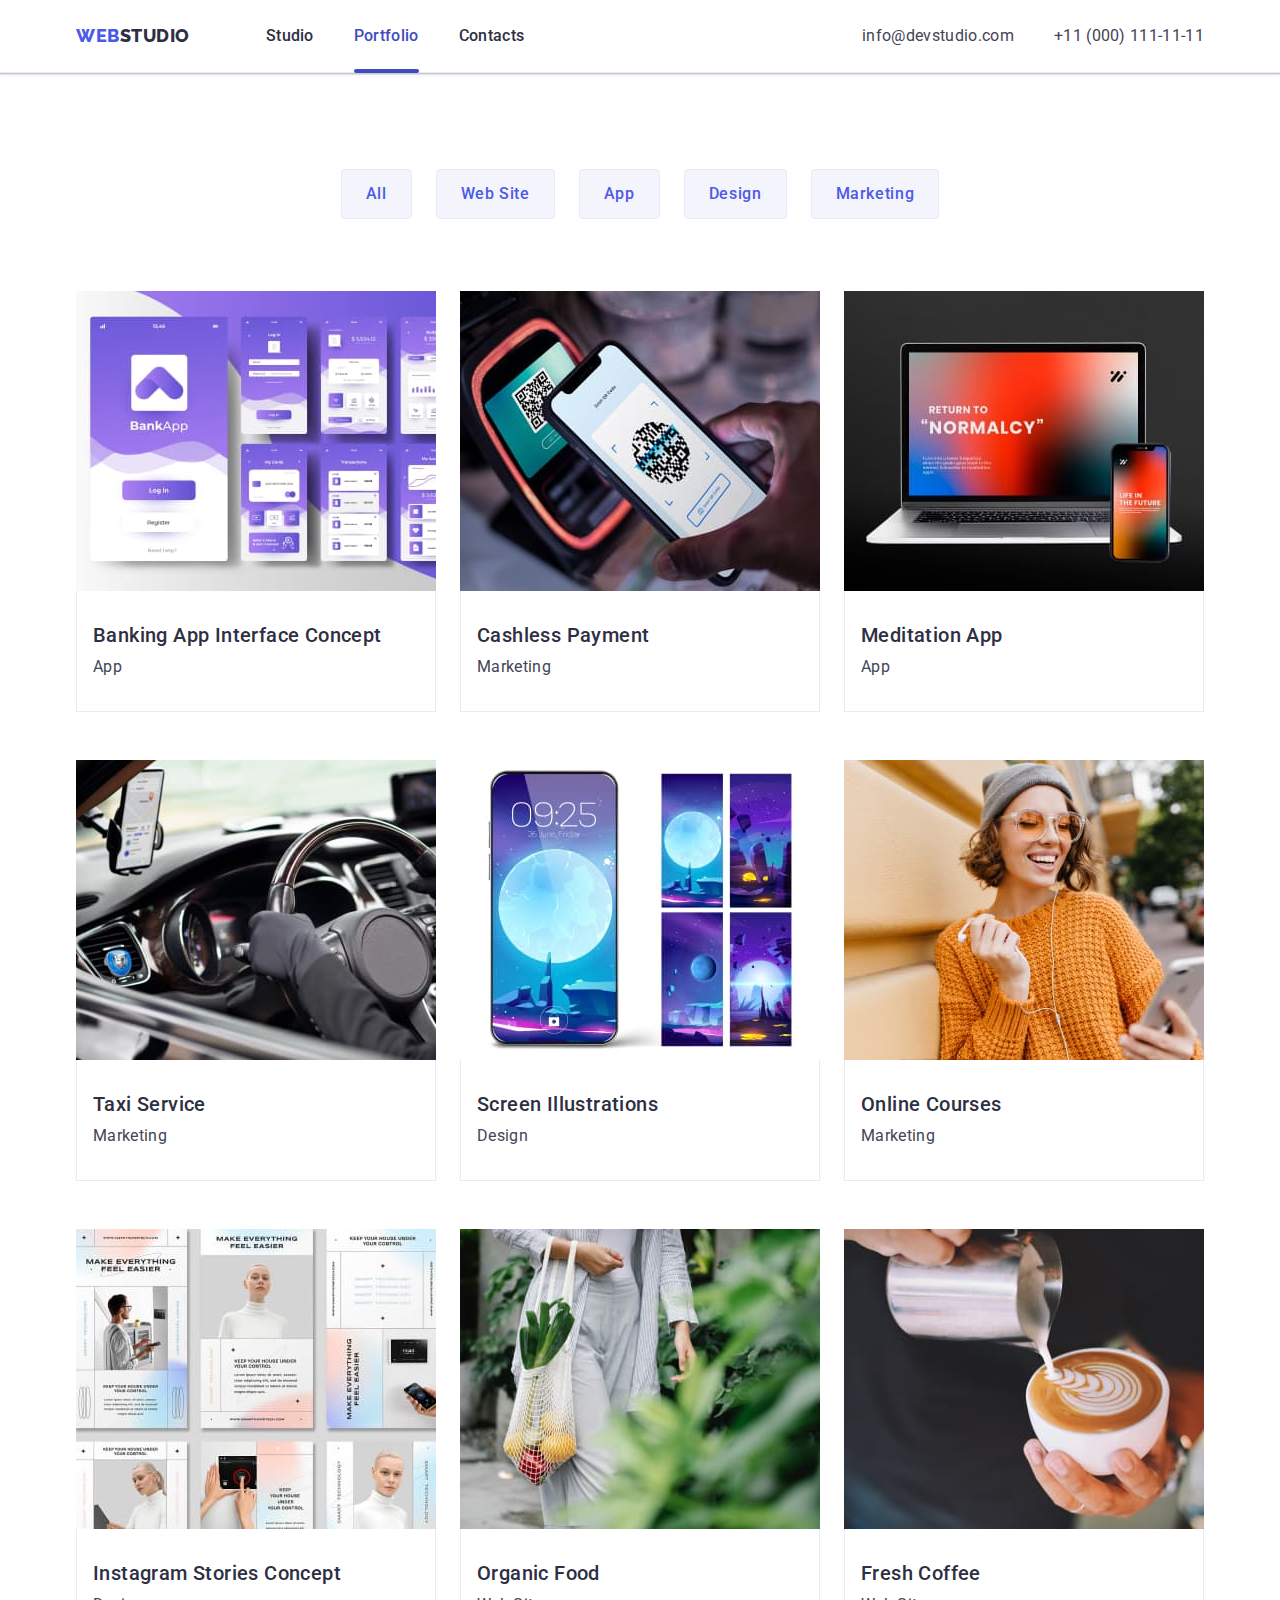
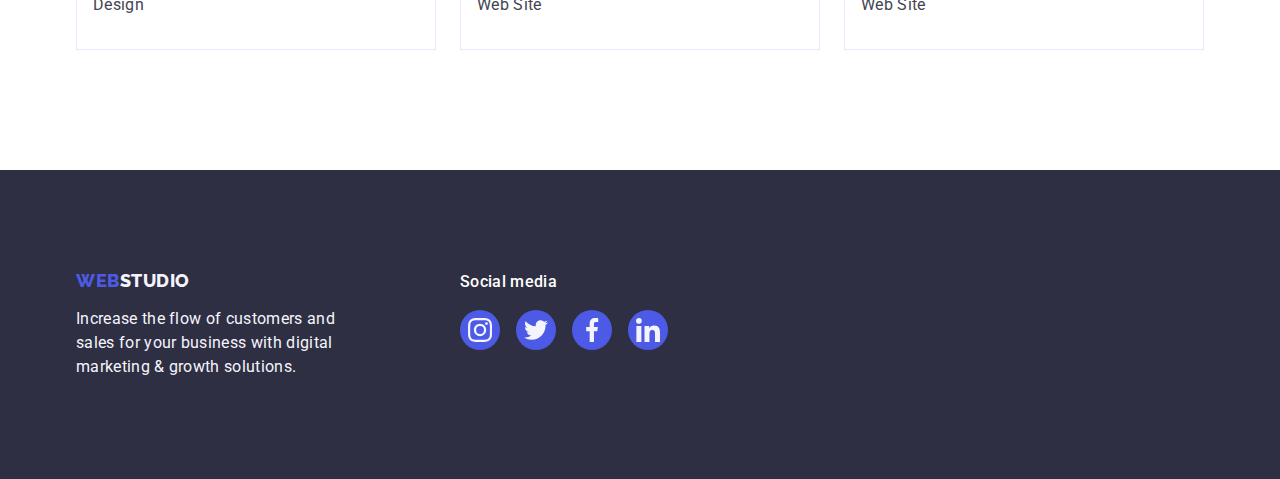
==== portfolio.html @ 502b4e2f "hw6-day1" ====
<!DOCTYPE html>
<html lang="en">
  <head>
    <meta charset="UTF-8" />
    <meta http-equiv="X-UA-Compatible" content="IE=edge" />
    <meta name="viewport" content="width=device-width, initial-scale=1.0" />
    <title>Portfolio</title>
    <link rel="preconnect" href="https://fonts.googleapis.com" />
    <link rel="preconnect" href="https://fonts.gstatic.com" />
    <link
      href="https://fonts.googleapis.com/css2?family=Raleway:wght@800&family=Roboto:wght@400;500;700;900&display=swap"
      rel="stylesheet"
    />
    <link
      rel="stylesheet"
      href="https://cdnjs.cloudflare.com/ajax/libs/modern-normalize/2.0.0/modern-normalize.min.css"
    />
    <link rel="stylesheet" href="./css/styles.css" />
  </head>
  <body>
    <!-- header -->
    <header class="header">
      <div class="container header-container">
        <nav class="header-navigation">
          <a href="./index.html" class="logo link">Web<span class="logo-color">Studio</span> </a>
          <ul class="site-nav list">
            <li class="site-list"><a href="./index.html" class="site-link link">Studio</a></li>
            <li class="site-list current-page">
              <a href="./portfolio.html" class="site-link current link">Portfolio</a>
            </li>
            <li class="site-list"><a href="" class="site-link link">Contacts</a></li>
          </ul>
        </nav>

        <!-- contacts -->
        <address class="adress">
          <ul class="adress-contacts list">
            <li>
              <a href="mailto:info@devstudio.com" class="adress-link link">info@devstudio.com</a>
            </li>
            <li><a href="tel:+110001111111" class="adress-link link">+11 (000) 111-11-11</a></li>
          </ul>
        </address>
      </div>
    </header>

    <!-- Main content -->
    <main>
      <section class="portfolio-main">
        <div class="container">
          <h1 hidden>Our works</h1>
          <ul class="button-list list">
            <li><button type="button" class="nav-buttom">All</button></li>
            <li><button type="button" class="nav-buttom">Web Site</button></li>
            <li><button type="button" class="nav-buttom">App</button></li>
            <li><button type="button" class="nav-buttom">Design</button></li>
            <li><button type="button" class="nav-buttom">Marketing</button></li>
          </ul>

          <ul class="portfolio-section-list list">
            <li class="portfolio-list">
              <a href="" class="link portfolio-link"
                ><div class="portfolio-list-wrapper">
                  <img
                    src="./images/bankapp.jpg"
                    alt="BankApp screenshout"
                    width="360"
                    height="300"
                  />
                  <p class="overlay">
                    14 Stylish and User-Friendly App Design Concepts · Task Manager App · Calorie
                    Tracker App · Exotic Fruit Ecommerce App · Cloud Storage App
                  </p>
                </div>
                <div class="name-works">
                  <h2 class="section-item">Banking App Interface Concept</h2>
                  <p class="section-text">App</p>
                </div>
              </a>
            </li>
            <li class="portfolio-list">
              <a href="" class="link portfolio-link">
                <div class="portfolio-list-wrapper">
                  <img src="./images/paypass.jpg" alt="Paypass phone" width="360" height="300" />

                  <p class="overlay">
                    14 Stylish and User-Friendly App Design Concepts · Task Manager App · Calorie
                    Tracker App · Exotic Fruit Ecommerce App · Cloud Storage App
                  </p>
                </div>
                <div class="name-works">
                  <h2 class="section-item">Cashless Payment</h2>
                  <p class="section-text">Marketing</p>
                </div></a
              >
            </li>
            <li class="portfolio-list">
              <a href="" class="link portfolio-link">
                <div class="portfolio-list-wrapper">
                  <img
                    src="./images/medapp.jpg"
                    alt="Notebook with phone"
                    width="360"
                    height="300"
                  />
                  <p class="overlay">
                    14 Stylish and User-Friendly App Design Concepts · Task Manager App · Calorie
                    Tracker App · Exotic Fruit Ecommerce App · Cloud Storage App
                  </p>
                </div>
                <div class="name-works">
                  <h2 class="section-item">Meditation App</h2>
                  <p class="section-text">App</p>
                </div></a
              >
            </li>
            <li class="portfolio-list">
              <a href="" class="link portfolio-link">
                <div class="portfolio-list-wrapper">
                  <img src="./images/car.jpg" alt="Car" width="360" height="300" />
                  <p class="overlay">
                    14 Stylish and User-Friendly App Design Concepts · Task Manager App · Calorie
                    Tracker App · Exotic Fruit Ecommerce App · Cloud Storage App
                  </p>
                </div>
                <div class="name-works">
                  <h2 class="section-item">Taxi Service</h2>
                  <p class="section-text">Marketing</p>
                </div>
              </a>
            </li>
            <li class="portfolio-list">
              <a href="" class="link portfolio-link">
                <div class="portfolio-list-wrapper">
                  <img src="./images/phone.jpg" alt="Mobile phone" width="360" height="300" />
                  <p class="overlay">
                    14 Stylish and User-Friendly App Design Concepts · Task Manager App · Calorie
                    Tracker App · Exotic Fruit Ecommerce App · Cloud Storage App
                  </p>
                </div>
                <div class="name-works">
                  <h2 class="section-item">Screen Illustrations</h2>
                  <p class="section-text">Design</p>
                </div></a
              >
            </li>
            <li class="portfolio-list">
              <a href="" class="link portfolio-link">
                <div class="portfolio-list-wrapper">
                  <img src="./images/orangegirl.jpg" alt="Orange girl" width="360" height="300" />
                  <p class="overlay">
                    14 Stylish and User-Friendly App Design Concepts · Task Manager App · Calorie
                    Tracker App · Exotic Fruit Ecommerce App · Cloud Storage App
                  </p>
                </div>
                <div class="name-works">
                  <h2 class="section-item">Online Courses</h2>
                  <p class="section-text">Marketing</p>
                </div>
              </a>
            </li>
            <li class="portfolio-list">
              <a href="" class="link portfolio-link">
                <div class="portfolio-list-wrapper">
                  <img
                    src="./images/insta.jpg"
                    alt="Instagram screenshout"
                    width="360"
                    height="300"
                  />
                  <p class="overlay">
                    14 Stylish and User-Friendly App Design Concepts · Task Manager App · Calorie
                    Tracker App · Exotic Fruit Ecommerce App · Cloud Storage App
                  </p>
                </div>
                <div class="name-works">
                  <h2 class="section-item">Instagram Stories Concept</h2>
                  <p class="section-text">Design</p>
                </div></a
              >
            </li>
            <li class="portfolio-list">
              <a href="" class="link portfolio-link">
                <div class="portfolio-list-wrapper">
                  <img src="./images/food.jpg" alt="Food" width="360" height="300" />
                  <p class="overlay">
                    14 Stylish and User-Friendly App Design Concepts · Task Manager App · Calorie
                    Tracker App · Exotic Fruit Ecommerce App · Cloud Storage App
                  </p>
                </div>
                <div class="name-works">
                  <h2 class="section-item">Organic Food</h2>
                  <p class="section-text">Web Site</p>
                </div></a
              >
            </li>
            <li class="portfolio-list">
              <a href="" class="link portfolio-link">
                <div class="portfolio-list-wrapper">
                  <img src="./images/coffe.jpg" alt="Cup of coffee" width="360" height="300" />
                  <p class="overlay">
                    14 Stylish and User-Friendly App Design Concepts · Task Manager App · Calorie
                    Tracker App · Exotic Fruit Ecommerce App · Cloud Storage App
                  </p>
                </div>
                <div class="name-works">
                  <h2 class="section-item">Fresh Coffee</h2>
                  <p class="section-text">Web Site</p>
                </div></a
              >
            </li>
          </ul>
        </div>
      </section>
    </main>

    <!-- Футер -->

    <footer class="footer">
      <div class="container footer-container">
        <div class="fotter-logo-box">
          <a href="./index.html" class="logo-footer link"
            >Web<span class="logo-footer-color">Studio</span>
          </a>
          <p class="footer-text">
            Increase the flow of customers and sales for your business with digital marketing &
            growth solutions.
          </p>
        </div>

        <!-- social list -->

        <div class="footer-soc">
          <p class="title-soc">Social media</p>
          <ul class="footer-soc-list list">
            <li class="footer-soc-item">
              <a
                href=""
                class="footer-soc-link link"
                target="_blank"
                rel="nooper noreferrer nofollow"
                ><svg class="footer-soc-icon" width="24" height="24">
                  <use href="./images/icons.svg#icon-instagram"></use>
                </svg>
              </a>
            </li>
            <li class="footer-soc-item">
              <a
                href=""
                class="footer-soc-link link"
                target="_blank"
                rel="nooper noreferrer nofollow"
              >
                <svg class="footer-soc-icon" width="24" height="24">
                  <use href="./images/icons.svg#icon-twitter"></use>
                </svg>
              </a>
            </li>
            <li class="footer-soc-item">
              <a
                href=""
                class="footer-soc-link link"
                target="_blank"
                rel="nooper noreferrer nofollow"
                ><svg class="footer-soc-icon" width="24" height="24">
                  <use href="./images/icons.svg#icon-facebook"></use>
                </svg>
              </a>
            </li>
            <li class="footer-soc-item">
              <a
                href=""
                class="footer-soc-link link"
                target="_blank"
                rel="nooper noreferrer nofollow"
              >
                <svg class="footer-soc-icon" width="24" height="24">
                  <use href="./images/icons.svg#icon-linkedin"></use>
                </svg>
              </a>
            </li>
          </ul>
        </div>
      </div>
    </footer>
  </body>
</html>
---- css/styles.css ----
/* h1 color: #FFFFFF; */
/* h3 color: #2E2F42; */
/* p color: #434455; */
/* h2 color: #2E2F42; */
/* другорядний колір фона #F4F4FD; */
/* колір логотипу веб #4D5AE5; */
/* gfdgfdfg */

:root {
  --primary-text-color: #2e2f42;
  --title-text-color: #434455;
  --accent-color: #404bbf;
  --primary-white-color: #ffffff;
}

body {
  background-color: #ffffff;
  color: #434455;
  font-family: 'Roboto', sans-serif;
}
p,
h1,
h2,
h3,
h4,
h4,
h6 {
  margin: 0;
}
ul,
ol {
  margin: 0;
  padding: 0;
}
img {
  display: block;
}

.list {
  list-style: none;
}

.link {
  text-decoration: none;
}

.visually-hidden {
  position: absolute;
  width: 1px;
  height: 1px;
  margin: -1px;
  border: 0;
  padding: 0;
  white-space: nowrap;
  clip-path: inset(100%);
  clip: rect(0 0 0 0);
  overflow: hidden;
}

/* Навігація */
.logo {
  font-family: 'Raleway', sans-serif;
  font-weight: 800;
  font-size: 18px;
  line-height: 1.17;
  letter-spacing: 0.03em;
  text-transform: uppercase;
  color: #4d5ae5;
}

.logo-color {
  color: var(--primary-text-color);
}

/* Header */

.header {
  border-bottom: 1px solid #e7e9fc;
  box-shadow: 0px 2px 1px rgba(46, 47, 66, 0.08), 0px 1px 1px rgba(46, 47, 66, 0.16),
    0px 1px 6px rgba(46, 47, 66, 0.08);
}

.header-container {
  display: flex;
  align-items: center;
}

.header-navigation {
  display: flex;
  align-items: center;
}

.site-nav {
  display: flex;
  gap: 40px;
}

.item {
  padding-top: 24px;
  padding-bottom: 24px;
}

.logo {
  margin-right: 76px;
}

/* .site-nav .link {
  color: var(--primary-text-color);
} */

.site-link {
  font-weight: 500;
  font-size: 16px;
  line-height: 1.5;
  letter-spacing: 0.02em;
  color: #2e2f42;
  padding-top: 24px;
  padding-bottom: 24px;
  display: block;
  transition-property: color;
  transition-duration: 250ms;
  transition-timing-function: cubic-bezier(0.4, 0, 0.2, 1);
  position: relative;
}

.site-link.link:hover,
.site-link.link:focus,
.site-link.current {
  color: var(--accent-color);
}

.site-link.current::after {
  content: '';
  position: absolute;
  left: 0;
  bottom: 0;
  bottom: -1px;
  width: 100%;
  height: 4px;
  border-radius: 2px;
  background-color: var(--accent-color);
}

/* контакти */

.adress {
  font-style: normal;
  margin-left: auto;
}
.adress-contacts {
  display: flex;
  gap: 40px;
}

.adress-link {
  font-size: 16px;
  line-height: 1.5;
  letter-spacing: 0.02em;
  color: #434455;
  display: block;
  transition-property: color;
  transition-duration: 250ms;
  transition-timing-function: cubic-bezier(0.4, 0, 0.2, 1);
}

.adress-contacts .link:hover,
.adress-contacts .link:focus {
  color: var(--accent-color);
}

/* hero секція 1 */
.hero {
  max-width: 1440px;
  height: 600px;
  left: 0px;
  top: 72px;
  background-color: var(--primary-text-color);
  margin: 0 auto;
  padding-top: 188px;
  padding-bottom: 188px;
  background-image: linear-gradient(rgba(46, 47, 66, 0.7), rgba(46, 47, 66, 0.7)),
    url(../images/people-office.jpg);
  background-repeat: no-repeat;
  background-position: center;
  background-size: cover;
}

.hero-tittle {
  font-size: 56px;
  line-height: 1.07;
  text-align: center;
  letter-spacing: 0.02em;
  color: var(--primary-white-color);
  margin-left: auto;
  margin-right: auto;
  max-width: 496px;
  padding-bottom: 48px;
}

/* контейнер */

.container {
  width: 1158px;
  padding-left: 15px;
  padding-right: 15px;
  margin: 0 auto;
  /* outline: 2px solid red; */
}

/* кнопка ордер */

.hero-button {
  font-weight: 500;
  font-size: 16px;
  line-height: 1.5;
  letter-spacing: 0.04em;
  color: var(--primary-white-color);
}

.btn {
  margin-left: auto;
  margin-right: auto;
  min-width: 169px;
  height: 56px;
  cursor: pointer;
  border-radius: 4px;
  display: block;
  border: none;
  color: var(--primary-white-color);
  background-color: #4d5ae5;

  transition-property: background-color;
  transition-duration: 250ms;
  transition-timing-function: cubic-bezier(0.4, 0, 0.2, 1);
}

.hero-button:hover,
.hero-button:focus {
  background-color: var(--accent-color);
}

/* секція 2 */
.section-advantage {
  padding-top: 120px;
  padding-bottom: 120px;
}
.section-title-list {
  display: flex;
  gap: 24px;
}

.container-svg {
  width: 264px;
  height: 112px;
  background: #f4f4fd;
  border-radius: 4px;
  margin-bottom: 8px;
  display: flex;
  align-items: center;
  justify-content: center;
}

/* .list-advantage::before {
  display: block;
  content: '';
  height: 112px;
  background-size: contain;
  background-repeat: no-repeat;
  background-position: center;
  background-color: #f4f4fd;
  border-radius: 4px;
} */

.list-advantage .title-item {
  font-weight: 500;
  font-size: 20px;
  line-height: 1.2;
  letter-spacing: 0.02em;
  text-align: center;
  color: var(--primary-text-color);
  margin-bottom: 8px;
  display: flex;
}

.title-text {
  width: 264px;
  font-size: 16px;
  line-height: 1.5;
  letter-spacing: 0.02em;
  color: var(--title-text-color);
  display: flex;
}

/* section 3 */
.section-comp {
  padding-bottom: 120px;
}

.section-title {
  font-size: 36px;
  line-height: 1.11;
  text-align: center;
  letter-spacing: 0.02em;
  color: var(--primary-text-color);
  margin-bottom: 72px;
}

.section-img-list {
  display: flex;
  gap: 24px;
}

.img-list-work {
  width: calc((100% - 48px) / 3);
}

/* section 4*/
.section-team {
  padding-top: 120px;
  padding-bottom: 120px;
  background-color: #f4f4fd;
}

.staf-team {
  padding-top: 32px;
}

.team-name {
  font-weight: 500;
  font-size: 20px;
  line-height: 1.2;
  text-align: center;
  letter-spacing: 0.02em;
  color: var(--primary-text-color);
  margin-bottom: 8px;
}

.team-text {
  font-size: 16px;
  line-height: 1.5;
  text-align: center;
  letter-spacing: 0.02em;
  color: var(--title-text-color);
  margin-bottom: 8px;
}

.title-team {
  display: flex;
  gap: 24px;
}

.team-list {
  background-color: var(--primary-white-color);
  box-shadow: 0px 1px 6px rgba(46, 47, 66, 0.08), 0px 1px 1px rgba(46, 47, 66, 0.16),
    0px 2px 1px rgba(46, 47, 66, 0.08);
  border-radius: 0px 0px 4px 4px;
}
.soc-team-title {
}

.team-soc-list {
  display: flex;
  justify-content: center;
  gap: 24px;
}

.team-soc-item {
  width: 40px;
  height: 40px;
  margin-bottom: 32px;
}

.team-soc-link {
  width: 100%;
  height: 100%;
  background-color: #4d5ae5;
  border-radius: 50%;
  display: flex;
  align-items: center;
  justify-content: center;

  transition-property: background-color;
  transition-duration: 250ms;
  transition-timing-function: cubic-bezier(0.4, 0, 0.2, 1);
}

.team-soc-link:hover,
.team-soc-link:focus {
  background-color: var(--accent-color);
}
.team-soc-icon {
  fill: #f4f4fd;
}
/* clients */

.clients {
  padding-top: 120px;
  padding-bottom: 120px;
}
.clients-title {
  font-size: 36px;
  line-height: 1.11;
  text-align: center;
  letter-spacing: 0.02em;
  color: var(--primary-text-color);
  margin-bottom: 72px;
}

.clients-list {
  display: flex;
  gap: 24px;
}

.clients-item {
  width: calc((100% - 120px) / 6);
  height: 88px;
}
.clients-link {
  width: 100%;
  height: 100%;
  border: 1px solid #8e8f99;
  border-radius: 4px;
  display: flex;
  align-items: center;
  justify-content: center;
  color: #8e8f99;

  transition: border-color 250ms cubic-bezier(0.4, 0, 0.2, 1),
    color 250ms cubic-bezier(0.4, 0, 0.2, 1);
}

.clients-link:hover,
.clients-link:focus {
  border-color: var(--accent-color);
  color: #404bbf;
}

.clients-link:hover .clients-icon {
  fill: var(--accent-color);
}
.clients-icon {
  fill: currentColor;
  transition: fill 250ms cubic-bezier(0.4, 0, 0.2, 1);
}

/* footer */
.footer {
  background-color: var(--primary-text-color);
  padding-top: 100px;
  padding-bottom: 100px;
}

.footer-container {
  display: flex;
  align-items: baseline;
}

.fotter-logo-box {
  margin-right: 120px;
}

.footer-text {
  max-width: 264px;
  font-size: 16px;
  line-height: 1.5;
  letter-spacing: 0.02em;
  color: #f4f4fd;
}

.logo-footer {
  font-family: 'Raleway', sans-serif;
  font-weight: 800;
  font-size: 18px;
  line-height: 1.17;
  letter-spacing: 0.03em;
  text-transform: uppercase;
  color: #4d5ae5;
  margin-bottom: 16px;
  display: inline-block;
}

.logo-footer-color {
  font-family: 'Raleway', sans-serif;
  font-weight: 800;
  font-size: 18px;
  line-height: 1.17;
  letter-spacing: 0.03em;
  text-transform: uppercase;
  color: #f4f4fd;
}

/* fotter social link */

.footer-soc {
}

.title-soc {
  font-family: 'Roboto', sans-serif;
  font-weight: 500;
  font-size: 16px;
  line-height: 1.5;
  letter-spacing: 0.02em;
  color: var(--primary-white-color);
  margin-bottom: 16px;
}
.footer-soc-list {
  display: flex;
  gap: 16px;
}

.footer-soc-item {
  width: 40px;
  height: 40px;
}
.footer-soc-link {
  width: 100%;
  height: 100%;
  background-color: #4d5ae5;
  border-radius: 50%;
  display: flex;
  align-items: center;
  justify-content: center;
  transition-property: background-color;
  transition-duration: 250ms;
  transition-timing-function: cubic-bezier(0.4, 0, 0.2, 1);
}

.footer-soc-link:hover,
.footer-soc-link:focus {
  background-color: #31d0aa;
}

.footer-soc-icon {
  fill: #f4f4fd;
}

/* portfolio */
.portfolio-main {
  padding-top: 96px;
  padding-bottom: 120px;
}
.nav-buttom {
  min-width: 69px;
  min-height: 48px;
  background-color: #f4f4fd;
  font-family: 'Roboto', sans-serif;
  font-weight: 500;
  font-size: 16px;
  line-height: 1.5;
  letter-spacing: 0.04em;
  color: #4d5ae5;
  cursor: pointer;
  border: 1px solid #e7e9fc;
  border-radius: 4px;
  padding-top: 24px;
  padding-bottom: 24px;
  padding: 12px 24px;
  transition: background-color 250ms cubic-bezier(0.4, 0, 0.2, 1),
    color 250ms cubic-bezier(0.4, 0, 0.2, 1), border-color 250ms cubic-bezier(0.4, 0, 0.2, 1),
    box-shadow 250ms cubic-bezier(0.4, 0, 0.2, 1);
}

.nav-buttom:hover,
.nav-buttom:focus {
  background-color: var(--accent-color);
  color: var(--primary-white-color);
  border: 1px solid transparent;
  box-shadow: 0px 3px 1px rgba(0, 0, 0, 0.1), 0px 2px 1px rgba(0, 0, 0, 0.08),
    0px 2px 2px rgba(0, 0, 0, 0.12);
}

.button-list {
  margin-left: auto;
  margin-right: auto;
  display: flex;
  gap: 24px;
  justify-content: center;
  margin-bottom: 72px;
}

.portfolio-section-list {
  display: flex;
  flex-wrap: wrap;
  gap: 48px 24px;
}

.portfolio-list {
  width: 360px;
  width: calc((100% - 48px) / 3);
}

.portfolio-link {
  display: block;
  transition-property: box-shadow;
  transition-duration: 250ms;
  transition-timing-function: cubic-bezier(0.4, 0, 0.2, 1);
}

.portfolio-link:hover,
.portfolio-link:focus {
  box-shadow: 0px 1px 6px rgba(46, 47, 66, 0.08), 0px 1px 1px rgba(46, 47, 66, 0.16),
    0px 2px 1px rgba(46, 47, 66, 0.08);
}

.portfolio-list-wrapper {
  position: relative;
  overflow: hidden;
}

/* overlay */

.overlay {
  position: absolute;
  left: 0;
  top: 0;
  width: 100%;
  height: 100%;
  transform: translate(0, 100%);
  font-size: 16px;
  line-height: 1.5;
  letter-spacing: 0.02em;
  color: #f4f4fd;
  background-color: #4d5ae5;
  padding: 40px 32px;
  transition: transform 250ms cubic-bezier(0.4, 0, 0.2, 1);
}

.portfolio-link:hover .overlay,
.portfolio-link:focus .overlay {
  transform: translate(0, 0);
}

.name-works {
  padding: 32px 16px;
  border: 1px solid #e7e9fc;
  border-top: none;
}
.section-item {
  font-style: normal;
  font-weight: 500;
  font-size: 20px;
  line-height: 1.2;
  letter-spacing: 0.02em;
  color: var(--primary-text-color);
  margin-bottom: 8px;
}
.section-text {
  font-style: normal;
  font-weight: 400;
  font-size: 16px;
  line-height: 1.5;
  letter-spacing: 0.02em;
  color: var(--title-text-color);
}

/* modal window */
.backdrop {
  position: fixed;
  top: 0;
  left: 0;
  z-index: 100;
  width: 100%;
  height: 100%;
  background-color: rgba(46, 47, 66, 0.4);
  transition: opacity 250ms cubic-bezier(0.4, 0, 0.2, 1),
    visibility 250ms cubic-bezier(0.4, 0, 0.2, 1);
}

.backdrop.is-hidden {
  opacity: 0;
  visibility: hidden;
  pointer-events: none;
}

.modal {
  position: absolute;
  top: 50%;
  left: 50%;
  transform: translate(-50%, -50%);
  width: 408px;
  min-height: 584px;
  background-color: #fcfcfc;
  box-shadow: 0px 1px 1px rgba(0, 0, 0, 0.14), 0px 1px 3px rgba(0, 0, 0, 0.12),
    0px 2px 1px rgba(0, 0, 0, 0.2);
  border-radius: 4px;
  transition: transform 250ms cubic-bezier(0.4, 0, 0.2, 1);
  padding: 24px;
}

.modal-close-btn {
  position: absolute;
  top: 24px;
  right: 24px;
  display: flex;
  justify-content: center;
  align-items: center;
  margin-bottom: 24px;
  cursor: pointer;
  width: 24px;
  height: 24px;
  border-radius: 50%;
  background-color: #e7e9fc;
  border: 1px solid rgba(0, 0, 0, 0.1);
  padding: 0;
  transition: background-color 250ms cubic-bezier(0.4, 0, 0.2, 1),
    border 250ms cubic-bezier(0.4, 0, 0.2, 1);
}

.modal-close-btn:hover,
.modal-close-btn:focus {
  background-color: var(--accent-color);
  border: none;
}

.close-icon {
  transition: fill 250ms cubic-bezier(0.4, 0, 0.2, 1);
}

.modal-close-btn:hover .close-icon,
.modal-close-btn:focus .close-icon {
  fill: var(--primary-white-color);
}

.is-hidden {
  visibility: none;
  opacity: 0;
  pointer-events: none;
}

.modal-titel {
  font-family: 'Roboto', sans-serif;
  font-style: normal;
  font-weight: 500;
  font-size: 16px;
  line-height: 1.5;
  text-align: center;
  letter-spacing: 0.02em;
  color: var(--primary-text-color);
  padding-top: 48px;
  margin-bottom: 16px;
}

.modal-input {
  width: 100%;
  height: 40px;
  border: 1px solid rgba(46, 47, 66, 0.4);
  border-radius: 4px;
}
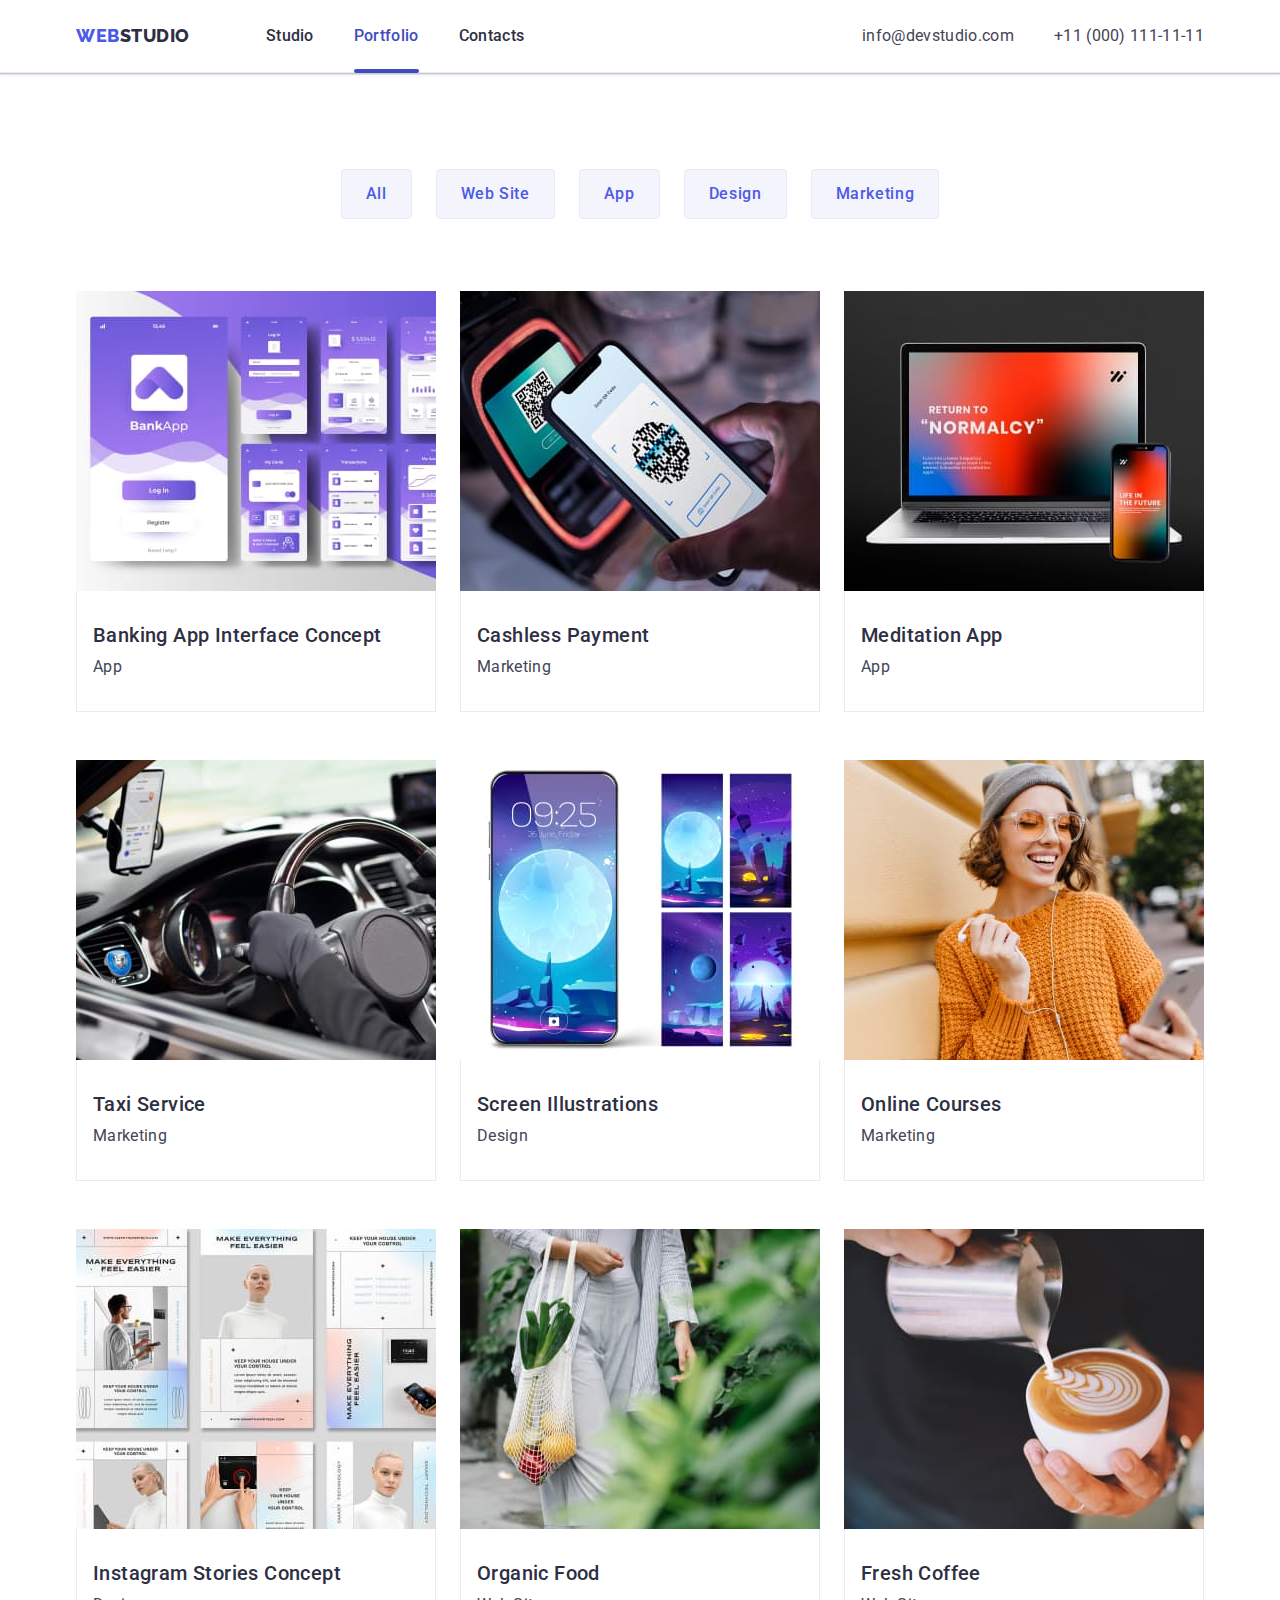
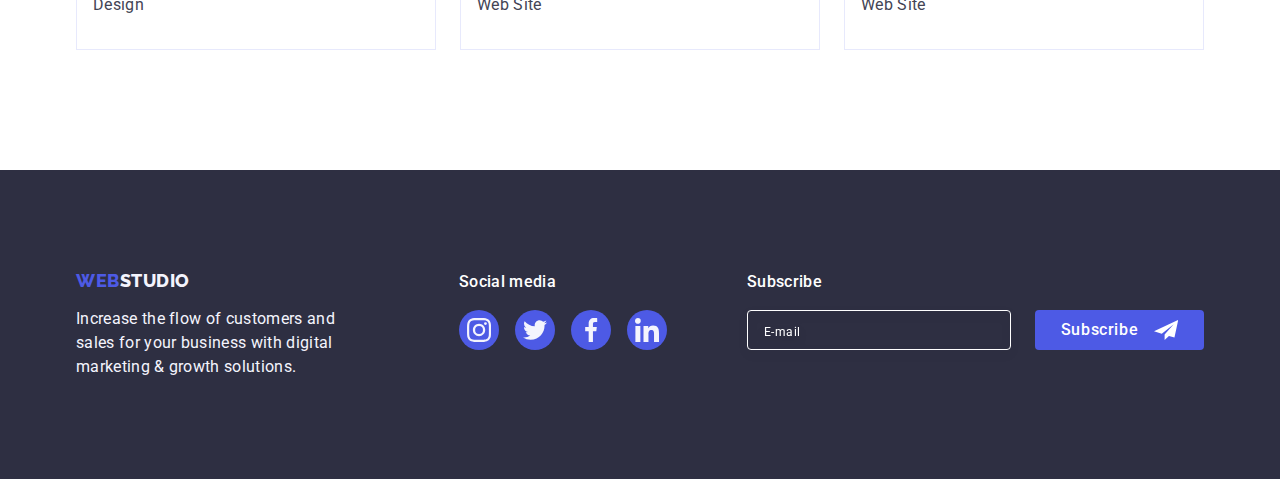
==== commit 79f3bb1f: "hw6-day2" ====
--- a/portfolio.html
+++ b/portfolio.html
@@ -281,6 +281,30 @@
             </li>
           </ul>
         </div>
+
+        <!-- Subscribe input -->
+
+        <div class="footer-sub">
+          <p class="item-subscribe">Subscribe</p>
+
+          <form class="footer-subscribe-form">
+            <div class="subscribe-list">
+              <input
+                type="text"
+                name="subscribe-email"
+                id="user-name"
+                class="subscribe-input"
+                placeholder="E-mail"
+              />
+              <button type="submit" class="subscribe-btn btn">
+                Subscribe
+                <svg class="subscribe-icon" width="24" height="24">
+                  <use href="./images/icons.svg#icon-icon-send"></use>
+                </svg>
+              </button>
+            </div>
+          </form>
+        </div>
       </div>
     </footer>
   </body>
--- a/css/styles.css
+++ b/css/styles.css
@@ -534,6 +534,79 @@
   fill: #f4f4fd;
 }
 
+/* Subscribe footer */
+
+.footer-sub {
+  margin-left: 80px;
+}
+
+.subscribe-list {
+  display: flex;
+  gap: 24px;
+  justify-content: center;
+  align-items: center;
+}
+
+.subscribe-input {
+  width: 264px;
+  height: 40px;
+  border: 1px solid #ffffff;
+  filter: drop-shadow(0px 4px 4px rgba(0, 0, 0, 0.15));
+  border-radius: 4px;
+  padding-left: 16px;
+  color: var(--primary-white-color);
+  background-color: transparent;
+}
+
+.subscribe-input::placeholder {
+  font-size: 12px;
+  line-height: 2;
+  display: flex;
+  align-items: center;
+  justify-content: center;
+  letter-spacing: 0.04em;
+  color: var(--primary-white-color);
+}
+
+.subscribe-btn {
+  width: 165px;
+  height: 40px;
+  background: #4d5ae5;
+  border-radius: 4px;
+  display: flex;
+  justify-content: center;
+  align-items: center;
+  font-weight: 500;
+  font-size: 16px;
+  line-height: 1.5;
+  letter-spacing: 0.04em;
+  color: var(--primary-white-color);
+  transition-property: background-color;
+  transition-duration: 250ms;
+  transition-timing-function: cubic-bezier(0.4, 0, 0.2, 1);
+}
+
+.subscribe-btn:hover,
+.subscribe-btn:focus {
+  background-color: #31d0aa;
+}
+
+.subscribe-icon {
+  fill: var(--primary-white-color);
+  margin-left: 16px;
+  justify-content: center;
+  align-items: center;
+}
+
+.item-subscribe {
+  font-weight: 500;
+  font-size: 16px;
+  line-height: 1.5;
+  letter-spacing: 0.02em;
+  color: var(--primary-white-color);
+  margin-bottom: 16px;
+}
+
 /* portfolio */
 .portfolio-main {
   padding-top: 96px;
@@ -740,9 +813,145 @@
   margin-bottom: 16px;
 }
 
+.modal-field {
+  margin-bottom: 8px;
+}
+.modal-field-coment {
+  margin-bottom: 16px;
+}
+
+.input-wrap {
+  position: relative;
+}
+
 .modal-input {
   width: 100%;
   height: 40px;
   border: 1px solid rgba(46, 47, 66, 0.4);
   border-radius: 4px;
-}
+  padding-left: 38px;
+  outline: transparent;
+  transition-duration: 250ms;
+  transition-timing-function: cubic-bezier(0.4, 0, 0.2, 1);
+}
+
+.modal-icon {
+  position: absolute;
+  left: 16px;
+  top: 50%;
+  transform: translateY(-50%);
+  transition-duration: 250ms;
+  transition-timing-function: cubic-bezier(0.4, 0, 0.2, 1);
+}
+
+.modal-input:focus {
+  border-color: #4d5ae5;
+}
+
+.modal-input:focus + .modal-icon {
+  fill: #4d5ae5;
+}
+
+/* modal btn */
+
+.modal-btn {
+  font-weight: 500;
+  font-size: 16px;
+  line-height: 1.5;
+  letter-spacing: 0.04em;
+  color: var(--primary-white-color);
+  transition-duration: 250ms;
+  transition-timing-function: cubic-bezier(0.4, 0, 0.2, 1);
+}
+.modal-btn:hover,
+.modal-btn:focus {
+  background-color: var(--accent-color);
+}
+
+.input-label {
+  font-size: 12px;
+  line-height: 1.2;
+  letter-spacing: 0.04em;
+  color: #8e8f99;
+  display: block;
+  margin-bottom: 4px;
+}
+
+.modal-comment {
+  width: 100%;
+  height: 120px;
+  border: 1px solid rgba(46, 47, 66, 0.4);
+  border-radius: 4px;
+  padding-left: 16px;
+  padding-top: 8px;
+  outline: transparent;
+  resize: none;
+  transition-duration: 250ms;
+  transition-timing-function: cubic-bezier(0.4, 0, 0.2, 1);
+}
+
+.modal-comment:focus {
+  border-color: #4d5ae5;
+}
+.modal-comment::placeholder {
+  font-size: 12px;
+  letter-spacing: 0.04em;
+  color: rgba(46, 47, 66, 0.4);
+}
+
+.modal-form-check {
+  display: flex;
+  align-items: center;
+  font-size: 12px;
+  line-height: 1.2px;
+  letter-spacing: 0.04em;
+  color: #8e8f99;
+  margin-bottom: 24px;
+}
+
+.modal-checkbox {
+  display: block;
+  font-size: 12px;
+  line-height: 1.2;
+  letter-spacing: 0.04em;
+  color: #8e8f99;
+}
+
+.checkbox-icon {
+  display: inline-block;
+  /* position: absolute; */
+  width: 16px;
+  height: 16px;
+  border: 1px solid rgba(46, 47, 66, 0.4);
+  border-radius: 2px;
+  background-color: var(--primary-white-color);
+}
+
+.icov-vector {
+  position: absolute;
+  background-size: content;
+  /* top: 4px;
+  left: 3px; */
+  /* transform: translateY(-50%); */
+
+  fill: var(--primary-white-color);
+}
+
+.checkbox:checked + .checkbox-icon {
+  background-color: var(--accent-color);
+}
+/* .modal-form-check::before {
+  content: '';
+  display: block;
+  cursor: pointer;
+  width: 16px;
+  height: 16px;
+  border: 1px solid rgba(46, 47, 66, 0.4);
+  border-radius: 2px;
+  margin-right: 8px;
+}
+
+.modal-check:checked + .modal-form-check::before {
+  background-color: #404bbf;
+  background-image: url(../images/vector.svg); 
+} */
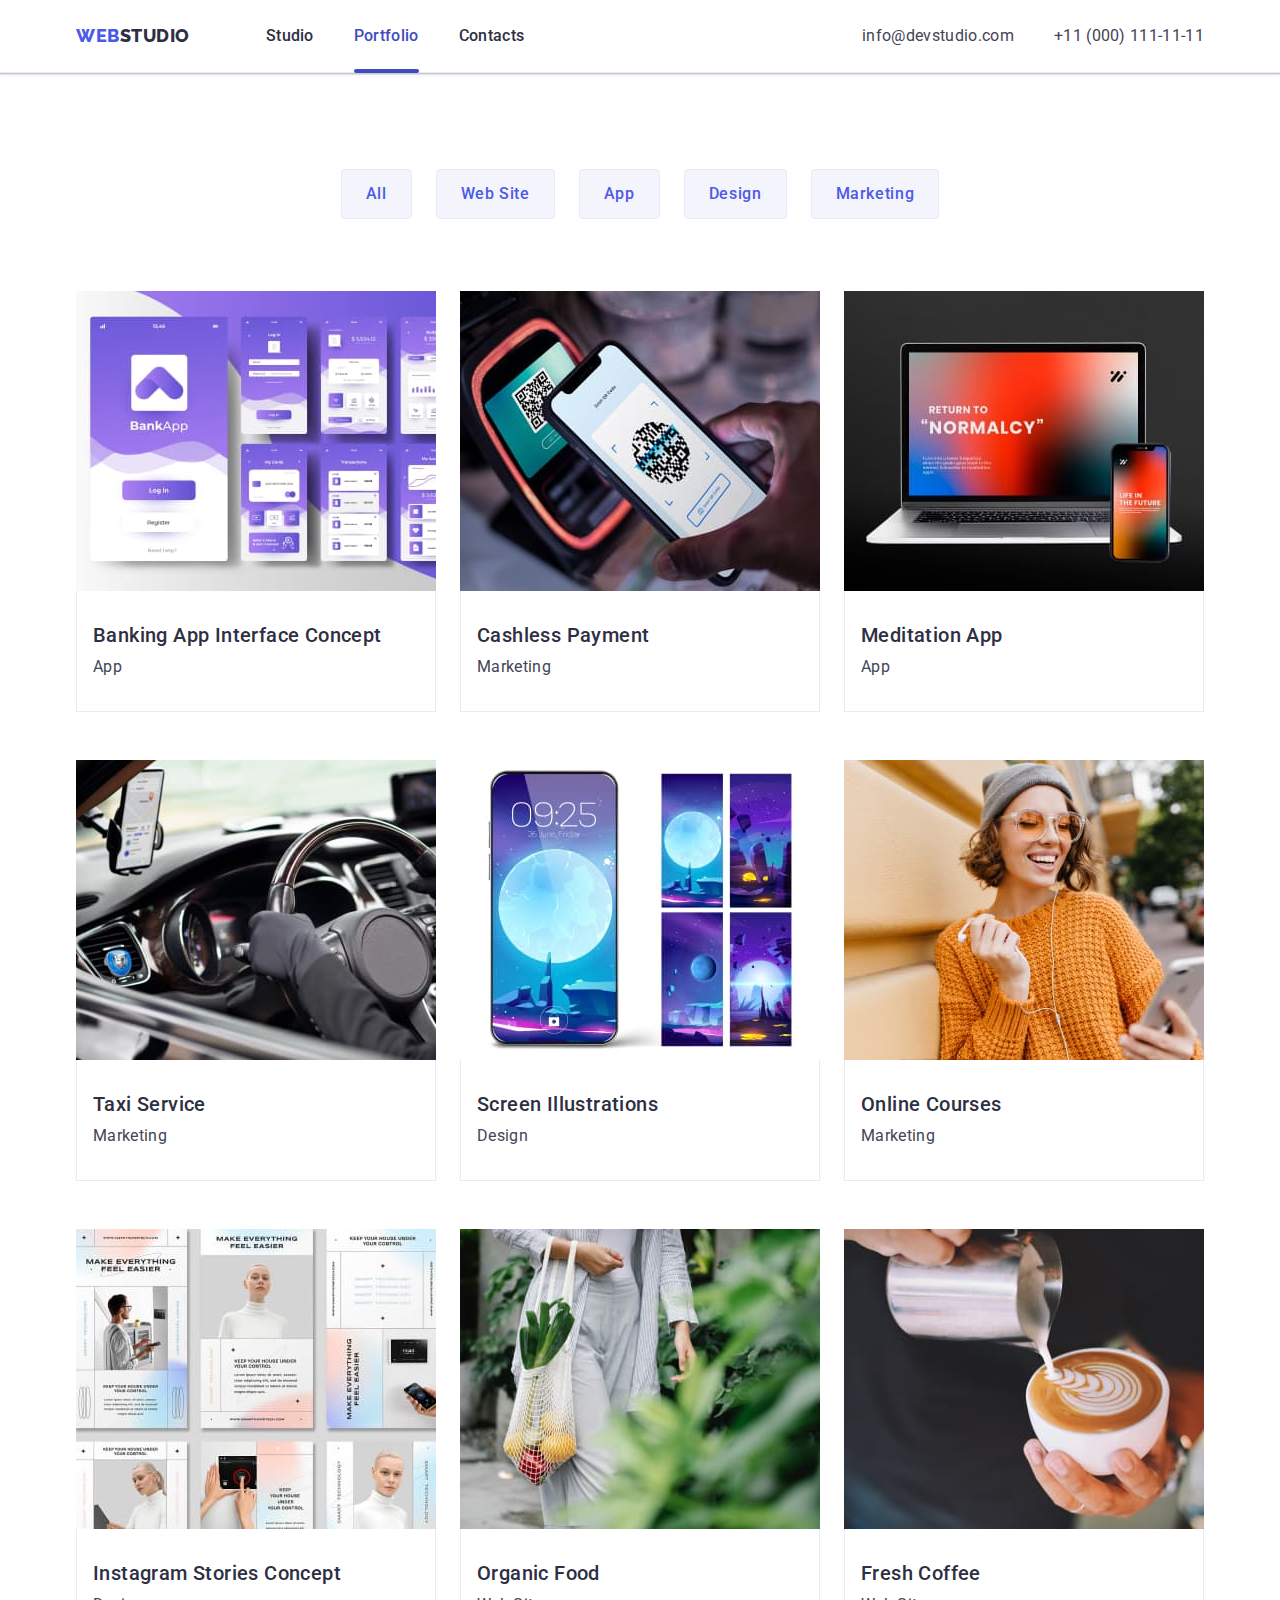
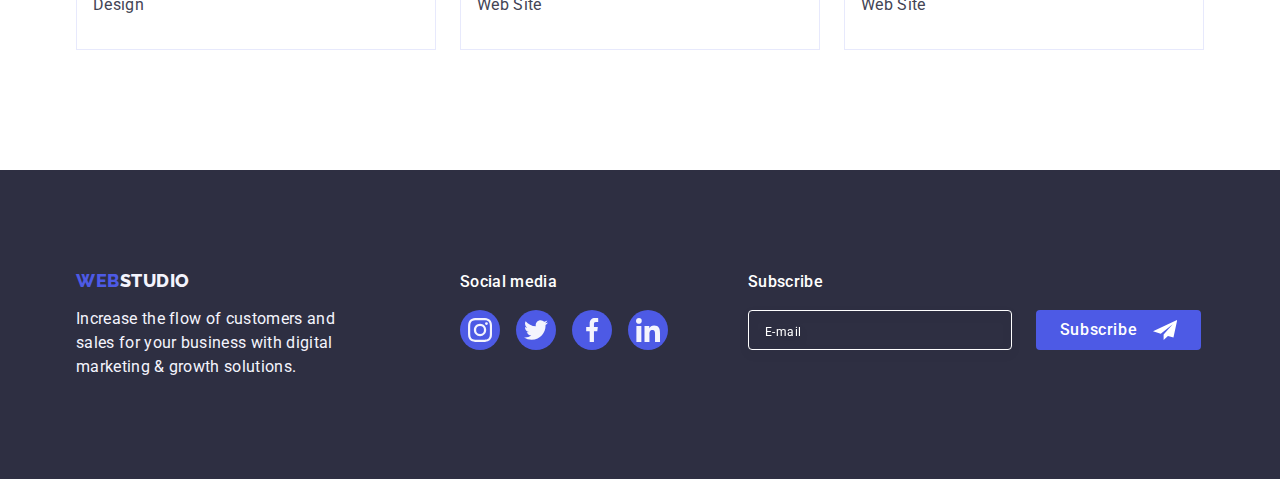
==== commit df013be0: "hw6-day2-2" ====
--- a/portfolio.html
+++ b/portfolio.html
@@ -288,7 +288,7 @@
           <p class="item-subscribe">Subscribe</p>
 
           <form class="footer-subscribe-form">
-            <div class="subscribe-list">
+            <label class="subscribe-list">
               <input
                 type="text"
                 name="subscribe-email"
@@ -302,7 +302,7 @@
                   <use href="./images/icons.svg#icon-icon-send"></use>
                 </svg>
               </button>
-            </div>
+            </label>
           </form>
         </div>
       </div>
--- a/css/styles.css
+++ b/css/styles.css
@@ -536,6 +536,10 @@
 
 /* Subscribe footer */
 
+.footer-subscribe-form {
+  display: flex;
+}
+
 .footer-sub {
   margin-left: 80px;
 }
@@ -569,9 +573,11 @@
 }
 
 .subscribe-btn {
-  width: 165px;
+  font-family: 'Roboto', sans-serif;
+  font-weight: 500;
+  min-width: 165px;
   height: 40px;
-  background: #4d5ae5;
+  background-color: #4d5ae5;
   border-radius: 4px;
   display: flex;
   justify-content: center;
@@ -580,6 +586,7 @@
   font-size: 16px;
   line-height: 1.5;
   letter-spacing: 0.04em;
+  cursor: pointer;
   color: var(--primary-white-color);
   transition-property: background-color;
   transition-duration: 250ms;
@@ -594,8 +601,6 @@
 .subscribe-icon {
   fill: var(--primary-white-color);
   margin-left: 16px;
-  justify-content: center;
-  align-items: center;
 }
 
 .item-subscribe {
@@ -727,6 +732,7 @@
 }
 
 /* modal window */
+
 .backdrop {
   position: fixed;
   top: 0;
@@ -734,6 +740,7 @@
   z-index: 100;
   width: 100%;
   height: 100%;
+  padding: 72px 24px 24px;
   background-color: rgba(46, 47, 66, 0.4);
   transition: opacity 250ms cubic-bezier(0.4, 0, 0.2, 1),
     visibility 250ms cubic-bezier(0.4, 0, 0.2, 1);
@@ -829,10 +836,10 @@
   height: 40px;
   border: 1px solid rgba(46, 47, 66, 0.4);
   border-radius: 4px;
+  background-color: transparent;
   padding-left: 38px;
   outline: transparent;
-  transition-duration: 250ms;
-  transition-timing-function: cubic-bezier(0.4, 0, 0.2, 1);
+  transition: border-color 250ms cubic-bezier(0.4, 0, 0.2, 1);
 }
 
 .modal-icon {
@@ -870,7 +877,7 @@
 
 .input-label {
   font-size: 12px;
-  line-height: 1.2;
+  line-height: 1.17;
   letter-spacing: 0.04em;
   color: #8e8f99;
   display: block;
@@ -880,14 +887,17 @@
 .modal-comment {
   width: 100%;
   height: 120px;
-  border: 1px solid rgba(46, 47, 66, 0.4);
+  font-size: 12px;
+  line-height: 1.17;
+  letter-spacing: 0.04em;
+  color: rgba(46, 47, 66, 0.4);
+  border: 1px solid rgba(46, 47, 66, 0.2);
   border-radius: 4px;
-  padding-left: 16px;
-  padding-top: 8px;
+  padding: 8px 16px;
+  background-color: transparent;
   outline: transparent;
   resize: none;
-  transition-duration: 250ms;
-  transition-timing-function: cubic-bezier(0.4, 0, 0.2, 1);
+  transition: border-color 250ms cubic-bezier(0.4, 0, 0.2, 1);
 }
 
 .modal-comment:focus {
@@ -899,37 +909,33 @@
   color: rgba(46, 47, 66, 0.4);
 }
 
-.modal-form-check {
-  display: flex;
-  align-items: center;
+.modal-checkbox {
+  margin-bottom: 24px;
+}
+
+.checkbox-label {
   font-size: 12px;
-  line-height: 1.2px;
+  line-height: 1.17;
   letter-spacing: 0.04em;
   color: #8e8f99;
-  margin-bottom: 24px;
-}
-
-.modal-checkbox {
-  display: block;
-  font-size: 12px;
-  line-height: 1.2;
-  letter-spacing: 0.04em;
-  color: #8e8f99;
 }
 
 .checkbox-icon {
-  display: inline-block;
-  /* position: absolute; */
   width: 16px;
   height: 16px;
   border: 1px solid rgba(46, 47, 66, 0.4);
   border-radius: 2px;
-  background-color: var(--primary-white-color);
+  display: inline-flex;
+  align-content: center;
+  justify-content: center;
+  fill: transparent;
+  transition: background-color 250ms cubic-bezier(0.4, 0, 0.2, 1),
+    border 250ms cubic-bezier(0.4, 0, 0.2, 1), fill 250ms cubic-bezier(0.4, 0, 0.2, 1);
 }
 
 .icov-vector {
-  position: absolute;
-  background-size: content;
+  /* position: absolute;
+  background-size: content; */
   /* top: 4px;
   left: 3px; */
   /* transform: translateY(-50%); */
@@ -937,8 +943,10 @@
   fill: var(--primary-white-color);
 }
 
-.checkbox:checked + .checkbox-icon {
+.checkbox:checked + span {
   background-color: var(--accent-color);
+  border: none;
+  fill: var(--primary-white-color);
 }
 /* .modal-form-check::before {
   content: '';
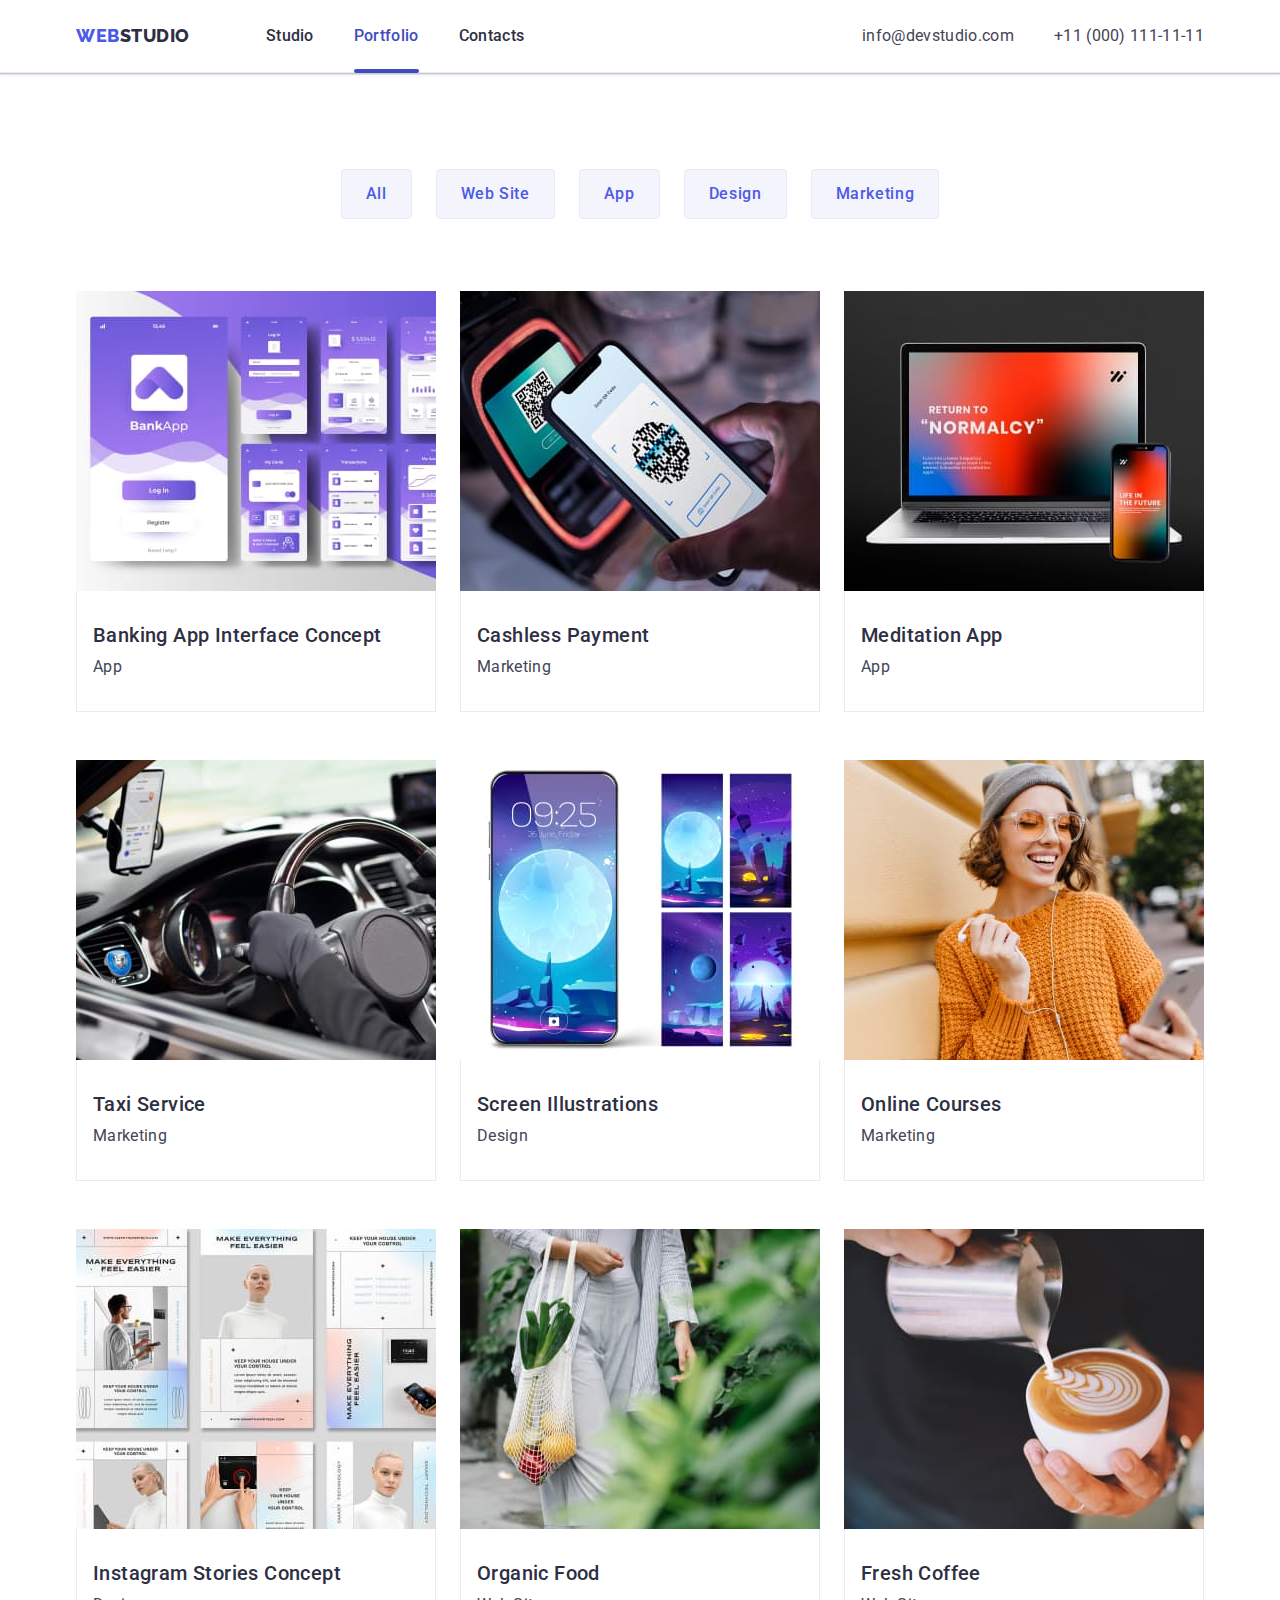
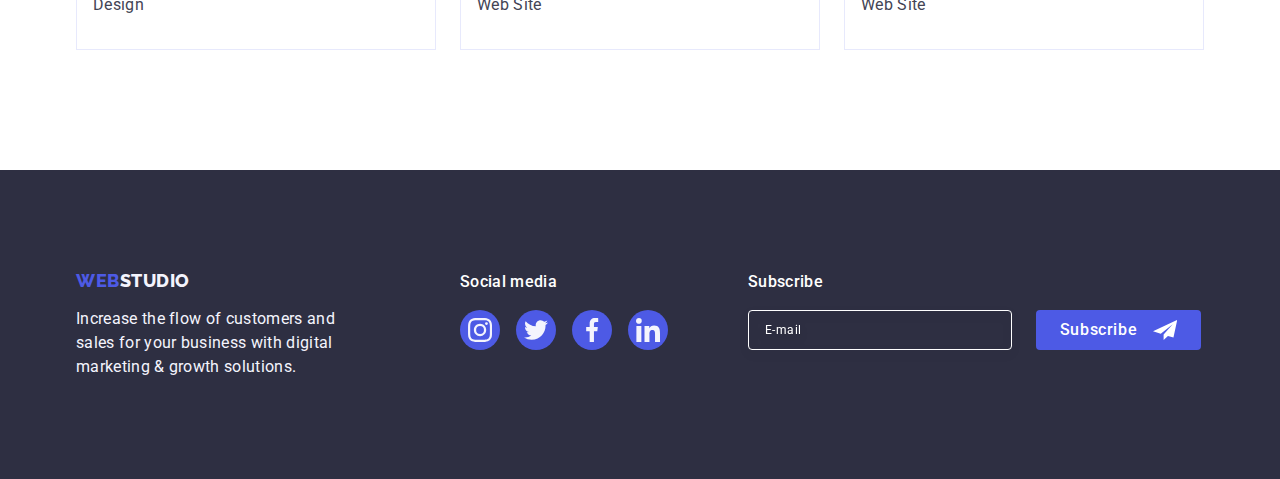
==== commit c51b5761: "hw6-day2" ====
--- a/portfolio.html
+++ b/portfolio.html
@@ -286,23 +286,22 @@
 
         <div class="footer-sub">
           <p class="item-subscribe">Subscribe</p>
-
           <form class="footer-subscribe-form">
             <label class="subscribe-list">
               <input
-                type="text"
+                type="email"
                 name="subscribe-email"
                 id="user-name"
                 class="subscribe-input"
                 placeholder="E-mail"
               />
-              <button type="submit" class="subscribe-btn btn">
-                Subscribe
-                <svg class="subscribe-icon" width="24" height="24">
-                  <use href="./images/icons.svg#icon-icon-send"></use>
-                </svg>
-              </button>
             </label>
+            <button type="submit" class="subscribe-btn btn">
+              Subscribe
+              <svg class="subscribe-icon" width="24" height="24">
+                <use href="./images/icons.svg#icon-icon-send"></use>
+              </svg>
+            </button>
           </form>
         </div>
       </div>
--- a/css/styles.css
+++ b/css/styles.css
@@ -538,6 +538,7 @@
 
 .footer-subscribe-form {
   display: flex;
+  gap: 24px;
 }
 
 .footer-sub {
@@ -546,7 +547,7 @@
 
 .subscribe-list {
   display: flex;
-  gap: 24px;
+
   justify-content: center;
   align-items: center;
 }
@@ -554,6 +555,8 @@
 .subscribe-input {
   width: 264px;
   height: 40px;
+  font-size: 12px;
+  line-height: 1.5;
   border: 1px solid #ffffff;
   filter: drop-shadow(0px 4px 4px rgba(0, 0, 0, 0.15));
   border-radius: 4px;
@@ -582,7 +585,8 @@
   display: flex;
   justify-content: center;
   align-items: center;
-  font-weight: 500;
+  border: none;
+  border-radius: 4px;
   font-size: 16px;
   line-height: 1.5;
   letter-spacing: 0.04em;
@@ -847,8 +851,7 @@
   left: 16px;
   top: 50%;
   transform: translateY(-50%);
-  transition-duration: 250ms;
-  transition-timing-function: cubic-bezier(0.4, 0, 0.2, 1);
+  transition: fill 250ms cubic-bezier(0.4, 0, 0.2, 1);
 }
 
 .modal-input:focus {
@@ -926,7 +929,7 @@
   border: 1px solid rgba(46, 47, 66, 0.4);
   border-radius: 2px;
   display: inline-flex;
-  align-content: center;
+  align-items: center;
   justify-content: center;
   fill: transparent;
   transition: background-color 250ms cubic-bezier(0.4, 0, 0.2, 1),
@@ -934,13 +937,11 @@
 }
 
 .icov-vector {
-  /* position: absolute;
-  background-size: content; */
-  /* top: 4px;
-  left: 3px; */
-  /* transform: translateY(-50%); */
-
   fill: var(--primary-white-color);
+}
+
+.check-link {
+  color: #4d5ae5;
 }
 
 .checkbox:checked + span {
